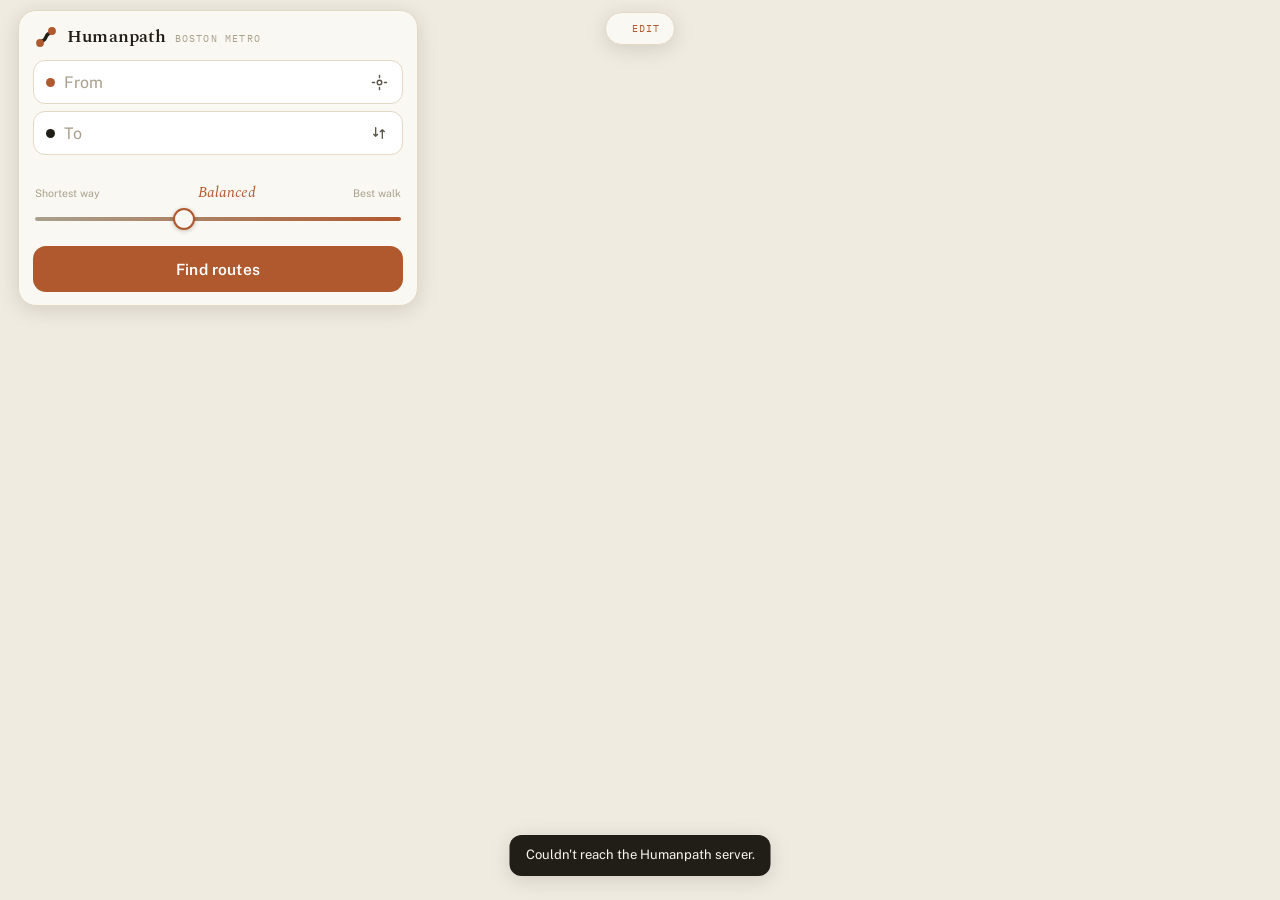
==== pwa/static/index.html @ 59163334 "Mobile PWA: installable MapLibre frontend + FastAPI/CSR routing backend A standalone, installable mo" ====
<!doctype html>
<html lang="en">
<head>
  <meta charset="utf-8" />
  <meta name="viewport" content="width=device-width, initial-scale=1, viewport-fit=cover" />
  <title>Humanpath</title>
  <meta name="description" content="Walking routes scored block by block — street type, surface, safety. Choose how far you'll go for a better walk." />
  <meta name="theme-color" content="#f0ebe0" />

  <!-- PWA -->
  <link rel="manifest" href="./manifest.webmanifest" />
  <link rel="icon" type="image/png" sizes="192x192" href="./icons/icon-192.png" />
  <link rel="apple-touch-icon" href="./icons/apple-touch-icon.png" />
  <meta name="apple-mobile-web-app-capable" content="yes" />
  <meta name="mobile-web-app-capable" content="yes" />
  <meta name="apple-mobile-web-app-status-bar-style" content="default" />
  <meta name="apple-mobile-web-app-title" content="Humanpath" />

  <!-- Fonts (same faces as the desktop app; real fallback stacks in CSS) -->
  <link rel="preconnect" href="https://fonts.googleapis.com" />
  <link rel="preconnect" href="https://fonts.gstatic.com" crossorigin />
  <link href="https://fonts.googleapis.com/css2?family=Spectral:ital,wght@0,400;0,600;1,400&family=Public+Sans:wght@400;500;600&family=IBM+Plex+Mono:wght@400;500&display=swap" rel="stylesheet" />

  <!-- Vendored map libs — shared with the Streamlit component (served at /vendor) -->
  <link href="/vendor/maplibre-gl.css" rel="stylesheet" />
  <link href="./style.css" rel="stylesheet" />
</head>
<body>
  <div id="map"></div>

  <!-- Floating search panel -->
  <header class="topbar" id="topbar">
    <div class="brand-row">
      <svg width="26" height="26" viewBox="0 0 100 100" xmlns="http://www.w3.org/2000/svg" aria-hidden="true">
        <path d="M33 67 C 60 56, 40 44, 67 33" fill="none" stroke="#211e18" stroke-width="13" stroke-linecap="round"/>
        <circle cx="27" cy="73" r="15" fill="#b1592e"/>
        <circle cx="73" cy="27" r="15" fill="#b1592e"/>
      </svg>
      <span class="brand">Humanpath</span>
      <span class="brand-sub" id="areaLabel">Boston metro</span>
      <button id="installBtn" class="install-chip" hidden>Install</button>
    </div>

    <div class="fields">
      <div class="field">
        <span class="dot dot-origin" aria-hidden="true"></span>
        <input id="fromInput" placeholder="From" autocomplete="off" enterkeyhint="search" />
        <button id="locBtn" class="icon-btn" title="Use my location" aria-label="Use my location">
          <svg width="17" height="17" viewBox="0 0 24 24" fill="none" stroke="currentColor" stroke-width="2" stroke-linecap="round">
            <circle cx="12" cy="12" r="3.2"/><path d="M12 2v3M12 19v3M2 12h3M19 12h3"/>
          </svg>
        </button>
      </div>
      <div class="field">
        <span class="dot dot-dest" aria-hidden="true"></span>
        <input id="toInput" placeholder="To" autocomplete="off" enterkeyhint="search" />
        <button id="swapBtn" class="icon-btn" title="Swap" aria-label="Swap origin and destination">
          <svg width="16" height="16" viewBox="0 0 24 24" fill="none" stroke="currentColor" stroke-width="2" stroke-linecap="round" stroke-linejoin="round">
            <path d="M7 4v13M7 17l-3-3M7 17l3-3M17 20V7M17 7l-3 3M17 7l3 3"/>
          </svg>
        </button>
      </div>
      <div class="hint" id="hint"></div>
    </div>

    <div class="walkrow">
      <div class="walkrow-labels">
        <span>Shortest way</span>
        <span id="alphaWord" class="alpha-word">Balanced</span>
        <span>Best walk</span>
      </div>
      <input type="range" id="alphaSlider" min="0" max="100" value="40" aria-label="How you'll walk" />
    </div>

    <button id="goBtn" class="go-btn">Find routes</button>
  </header>

  <!-- Collapsed trip pill (after a search) -->
  <button class="trip-pill" id="tripPill" hidden>
    <span class="pill-route" id="pillText"></span>
    <span class="pill-edit">Edit</span>
  </button>

  <!-- Bottom sheet: route cards -->
  <section class="sheet" id="sheet" hidden>
    <div class="cards" id="cards"></div>
    <div class="detail" id="detail" hidden></div>
    <div class="legend" id="legend">
      <span class="legend-title">Walk score</span>
      <span><i style="background:#3f8f5f"></i>80+</span>
      <span><i style="background:#789b3e"></i>65</span>
      <span><i style="background:#c8922f"></i>50</span>
      <span><i style="background:#c0512f"></i>&lt;50</span>
    </div>
  </section>

  <div class="toast" id="toast" hidden></div>

  <script>
    // Hidden-tab rAF fallback: some embedded webviews/preview panes report the
    // document as hidden, where requestAnimationFrame never fires and MapLibre
    // stalls before its first style load. While hidden, race rAF against a
    // 50 ms timer (single-fire). No-op in a normally visible tab.
    (function () {
      var raf = window.requestAnimationFrame.bind(window);
      window.requestAnimationFrame = function (cb) {
        if (!document.hidden) return raf(cb);
        var fired = false;
        function fire(ts) { if (!fired) { fired = true; cb(ts); } }
        raf(fire);
        setTimeout(function () { fire(performance.now()); }, 50);
        return 0;
      };
    })();
  </script>
  <script src="/vendor/maplibre-gl.js"></script>
  <script src="/vendor/pmtiles.js"></script>
  <script src="/vendor/basemaps.js"></script>
  <script src="./app.js"></script>
</body>
</html>
---- pwa/static/style.css ----
/* Humanpath PWA — warm editorial (parchment + terracotta), mobile-first.
 * Same palette/faces as the desktop app: Spectral (display), Public Sans (UI),
 * IBM Plex Mono (stats). The map fills the viewport; controls float over it. */

:root {
  --accent: #b1592e;
  --ink: #211e18;
  --ink-soft: #5c564a;
  --ink-faint: #a8a08c;
  --parchment: #f0ebe0;
  --card: #faf8f2;
  --hairline: #e2d8c4;
  --hairline-soft: #ece5d5;
  --shadow: 0 4px 20px rgba(33, 30, 24, 0.14);
  --serif: "Spectral", Georgia, serif;
  --sans: "Public Sans", -apple-system, system-ui, sans-serif;
  --mono: "IBM Plex Mono", ui-monospace, SFMono-Regular, monospace;
  --sat: env(safe-area-inset-top, 0px);
  --sab: env(safe-area-inset-bottom, 0px);
}

* { box-sizing: border-box; margin: 0; padding: 0; }
html, body { height: 100%; overscroll-behavior: none; }
body {
  font-family: var(--sans);
  color: var(--ink);
  background: var(--parchment);
  -webkit-font-smoothing: antialiased;
  overflow: hidden;
  position: fixed; inset: 0;              /* stop iOS rubber-band scrolling the app */
  touch-action: manipulation;             /* kill double-tap zoom on controls */
}

#map { position: absolute; inset: 0; }

button { font-family: var(--sans); cursor: pointer; }
input { font-family: var(--sans); }

/* ---------------------------------------------------------------- topbar */
.topbar {
  position: absolute;
  top: calc(var(--sat) + 10px);
  left: 10px; right: 10px;
  max-width: 430px;
  margin: 0 auto;
  background: var(--card);
  border: 1px solid var(--hairline);
  border-radius: 18px;
  box-shadow: var(--shadow);
  padding: 12px 14px 13px;
  z-index: 20;
  transition: opacity 0.18s ease, transform 0.22s ease;
}
body.collapsed .topbar {
  opacity: 0; pointer-events: none; transform: translateY(-12px);
}

.brand-row { display: flex; align-items: center; gap: 8px; margin-bottom: 10px; }
.brand {
  font-family: var(--serif); font-weight: 600; font-size: 18px;
  letter-spacing: 0.01em;
}
.brand-sub {
  font-family: var(--mono); font-size: 10px; color: var(--ink-faint);
  text-transform: uppercase; letter-spacing: 0.12em; margin-top: 3px;
}
.install-chip {
  margin-left: auto;
  font-size: 11.5px; font-weight: 600; color: var(--accent);
  background: #f7e9e0; border: 1px solid #e7c9b6; border-radius: 999px;
  padding: 4px 11px;
}

.fields { display: flex; flex-direction: column; gap: 7px; }
.field {
  display: flex; align-items: center; gap: 9px;
  background: #fff; border: 1px solid var(--hairline);
  border-radius: 12px; padding: 0 6px 0 12px; height: 44px;
}
.field:focus-within { border-color: var(--accent); }
.dot { width: 9px; height: 9px; border-radius: 50%; flex: 0 0 auto; }
.dot-origin { background: var(--accent); }
.dot-dest { background: var(--ink); }
.field input {
  flex: 1; min-width: 0; border: 0; outline: none; background: transparent;
  font-size: 16px; color: var(--ink);           /* 16px kills iOS focus-zoom */
}
.field input::placeholder { color: var(--ink-faint); }
.field input.device-loc { color: #22648c; font-weight: 500; }
.icon-btn {
  flex: 0 0 auto; width: 34px; height: 34px; border-radius: 9px;
  border: 0; background: transparent; color: var(--ink-soft);
  display: grid; place-items: center;
}
.icon-btn:active { background: var(--hairline-soft); }
.icon-btn.busy { animation: pulse 1s ease infinite; color: var(--accent); }
@keyframes pulse { 50% { opacity: 0.35; } }

.hint {
  font-family: var(--mono); font-size: 10.5px; color: var(--ink-faint);
  min-height: 14px; padding: 2px 2px 0; line-height: 1.4;
  white-space: nowrap; overflow: hidden; text-overflow: ellipsis;
}

.walkrow { margin: 6px 2px 10px; }
.walkrow-labels {
  display: flex; justify-content: space-between; align-items: baseline;
  font-size: 10.5px; color: var(--ink-faint); margin-bottom: 2px;
}
.alpha-word {
  font-family: var(--serif); font-style: italic; font-size: 14.5px;
  color: var(--accent);
}
input[type="range"] {
  width: 100%; appearance: none; -webkit-appearance: none; height: 26px;
  background: transparent;
}
input[type="range"]::-webkit-slider-runnable-track {
  height: 4px; border-radius: 2px;
  background: linear-gradient(90deg, var(--ink-faint), var(--accent));
}
input[type="range"]::-webkit-slider-thumb {
  -webkit-appearance: none; width: 22px; height: 22px; border-radius: 50%;
  background: var(--card); border: 2px solid var(--accent);
  margin-top: -9px; box-shadow: 0 1px 4px rgba(33,30,24,0.25);
}
input[type="range"]::-moz-range-track {
  height: 4px; border-radius: 2px;
  background: linear-gradient(90deg, var(--ink-faint), var(--accent));
}
input[type="range"]::-moz-range-thumb {
  width: 18px; height: 18px; border-radius: 50%;
  background: var(--card); border: 2px solid var(--accent);
}

.go-btn {
  width: 100%; height: 46px; border: 0; border-radius: 13px;
  background: var(--accent); color: #fff;
  font-size: 15.5px; font-weight: 600; letter-spacing: 0.01em;
}
.go-btn:active { filter: brightness(0.93); }
.go-btn[disabled] { opacity: 0.65; }

/* ------------------------------------------------------------- trip pill */
.trip-pill {
  position: absolute;
  top: calc(var(--sat) + 12px);
  left: 50%; transform: translateX(-50%);
  max-width: min(92vw, 420px);
  display: flex; align-items: center; gap: 10px;
  background: var(--card); border: 1px solid var(--hairline);
  border-radius: 999px; box-shadow: var(--shadow);
  padding: 9px 14px 9px 16px; z-index: 19;
}
.pill-route {
  font-size: 13px; color: var(--ink); font-weight: 500;
  white-space: nowrap; overflow: hidden; text-overflow: ellipsis;
}
.pill-edit {
  font-family: var(--mono); font-size: 10px; color: var(--accent);
  text-transform: uppercase; letter-spacing: 0.1em; flex: 0 0 auto;
}

/* ----------------------------------------------------------- bottom sheet */
.sheet {
  position: absolute;
  left: 0; right: 0; bottom: 0;
  z-index: 20;
  padding: 6px 0 calc(var(--sab) + 8px);
  background: linear-gradient(to top, rgba(240,235,224,0.97) 65%, rgba(240,235,224,0));
}
.cards {
  display: flex; gap: 10px; overflow-x: auto; padding: 10px 14px 4px;
  scroll-snap-type: x mandatory; -webkit-overflow-scrolling: touch;
  scrollbar-width: none;
}
.cards::-webkit-scrollbar { display: none; }

.route-card {
  flex: 0 0 78%; max-width: 340px; scroll-snap-align: center;
  background: var(--card); border: 1px solid var(--hairline);
  border-radius: 16px; box-shadow: var(--shadow);
  padding: 12px 14px 11px; position: relative;
}
.route-card.focused { border-color: var(--accent); }
.card-top { display: flex; align-items: center; gap: 8px; margin-bottom: 4px; }
.card-name {
  font-family: var(--mono); font-size: 10px; letter-spacing: 0.12em;
  text-transform: uppercase; color: var(--ink-faint);
}
.badge {
  font-family: var(--mono); font-size: 9.5px; letter-spacing: 0.08em;
  text-transform: uppercase; color: var(--accent);
  background: #f7e9e0; border: 1px solid #e7c9b6; border-radius: 999px;
  padding: 2px 8px;
}
.card-details-btn {
  margin-left: auto; border: 0; background: transparent;
  font-family: var(--mono); font-size: 10px; letter-spacing: 0.08em;
  text-transform: uppercase; color: var(--ink-soft); padding: 4px 2px;
}
.score-row { display: flex; align-items: baseline; gap: 5px; }
.score { font-family: var(--serif); font-weight: 600; font-size: 34px; line-height: 1; }
.score-100 { font-family: var(--mono); font-size: 11px; color: var(--ink-faint); }
.score-tag {
  margin-left: auto; font-family: var(--mono); font-size: 9.5px;
  letter-spacing: 0.1em; text-transform: uppercase; color: var(--ink-faint);
}
.bar {
  height: 5px; background: var(--hairline-soft); border-radius: 3px;
  margin: 8px 0 9px; overflow: hidden;
}
.bar-fill { height: 100%; border-radius: 3px; }
.card-meta { font-size: 13px; color: var(--ink-soft); }
.card-meta b { color: var(--ink); font-weight: 600; }
.card-via {
  font-size: 11.5px; color: var(--ink-faint); margin-top: 2px;
  white-space: nowrap; overflow: hidden; text-overflow: ellipsis;
}

/* details drawer */
.detail {
  margin: 8px 14px 0; background: var(--card);
  border: 1px solid var(--hairline); border-radius: 14px;
  box-shadow: var(--shadow); padding: 12px 14px;
  max-height: 38vh; overflow-y: auto;
}
.detail-row {
  display: flex; justify-content: space-between; gap: 10px;
  font-size: 12.5px; color: var(--ink-soft); padding: 3px 0;
}
.detail-row b { font-family: var(--mono); font-size: 12px; }
.dims { display: flex; gap: 8px; margin: 8px 0 4px; }
.dim { flex: 1; }
.dim-label {
  font-family: var(--mono); font-size: 9px; letter-spacing: 0.1em;
  text-transform: uppercase; color: var(--ink-faint); margin-bottom: 3px;
  display: flex; justify-content: space-between;
}
.dim-bar { height: 4px; background: var(--hairline-soft); border-radius: 2px; overflow: hidden; }
.dim-fill { height: 100%; border-radius: 2px; }
.seg-btn {
  width: 100%; margin-top: 8px; height: 34px; border-radius: 9px;
  border: 1px solid var(--hairline); background: transparent;
  font-family: var(--mono); font-size: 10.5px; letter-spacing: 0.08em;
  text-transform: uppercase; color: var(--ink-soft);
}
.seg-list {
  font-family: var(--mono); font-size: 10.5px; line-height: 1.75;
  border-top: 1px solid var(--hairline-soft); margin-top: 8px; padding-top: 6px;
}
.seg-list .seg-row { display: flex; justify-content: space-between; gap: 8px; }
.seg-list .seg-row span:first-child { color: var(--ink-faint); }

.legend {
  display: flex; gap: 12px; align-items: center; justify-content: center;
  font-family: var(--mono); font-size: 9.5px; color: var(--ink-soft);
  padding: 7px 14px 0;
}
.legend-title { text-transform: uppercase; letter-spacing: 0.1em; color: var(--ink-faint); }
.legend i {
  display: inline-block; width: 14px; height: 4px; border-radius: 2px;
  vertical-align: middle; margin-right: 4px;
}

/* ------------------------------------------------------------------ toast */
.toast {
  position: absolute; left: 50%; transform: translateX(-50%);
  bottom: calc(var(--sab) + 24px); z-index: 40;
  max-width: 88vw;
  background: var(--ink); color: var(--card);
  font-size: 13px; line-height: 1.45;
  border-radius: 12px; padding: 11px 16px;
  box-shadow: var(--shadow);
}

/* map popup (brand tooltip, same as the desktop component) */
.hp-pop .maplibregl-popup-content {
  background: var(--card); color: var(--ink); border: 1px solid var(--hairline);
  border-radius: 7px; padding: 5px 9px; box-shadow: 0 2px 8px rgba(33,30,24,0.16);
  font: 11.5px/1.3 var(--mono); white-space: nowrap;
}
.hp-pop .maplibregl-popup-tip { display: none; }

/* keep MapLibre attribution above the sheet on phones */
.maplibregl-ctrl-bottom-right { bottom: 2px; }

/* --------------------------------------------------------------- desktop */
@media (min-width: 768px) {
  .topbar { left: 18px; right: auto; width: 400px; margin: 0; }
  .sheet { max-width: 560px; left: 50%; transform: translateX(-50%); border-radius: 18px 18px 0 0; }
  .route-card { flex-basis: 46%; }
}
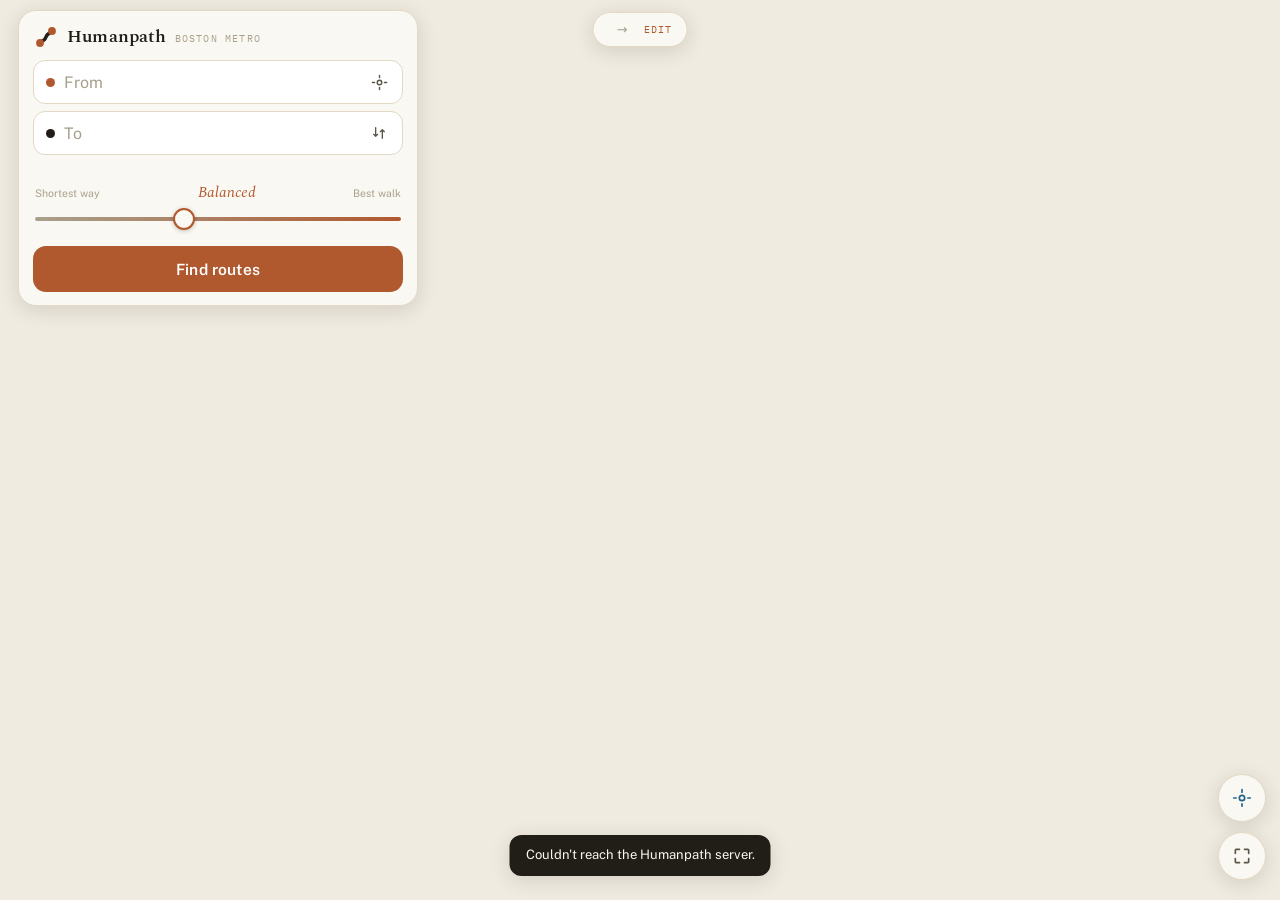
==== commit 596bcd5f: "PWA map: locate/fit floating buttons, centered card carousel, robust trip pill - Floating locate + f" ====
--- a/pwa/static/index.html
+++ b/pwa/static/index.html
@@ -75,11 +75,30 @@
     <button id="goBtn" class="go-btn">Find routes</button>
   </header>
 
-  <!-- Collapsed trip pill (after a search) -->
+  <!-- Collapsed trip pill (after a search). Origin and destination truncate
+       independently so a long place name can never push the other one out. -->
   <button class="trip-pill" id="tripPill" hidden>
-    <span class="pill-route" id="pillText"></span>
+    <span class="pill-route">
+      <span class="pill-end" id="pillFrom"></span>
+      <span class="pill-arrow" aria-hidden="true">→</span>
+      <span class="pill-end" id="pillTo"></span>
+    </span>
     <span class="pill-edit">Edit</span>
   </button>
+
+  <!-- Floating map controls (locate + fit route) -->
+  <div class="fabs" id="fabs">
+    <button id="fabLocate" class="fab fab-locate" title="Use my location" aria-label="Use my location">
+      <svg width="20" height="20" viewBox="0 0 24 24" fill="none" stroke="currentColor" stroke-width="2" stroke-linecap="round">
+        <circle cx="12" cy="12" r="3.2"/><path d="M12 2v3M12 19v3M2 12h3M19 12h3"/>
+      </svg>
+    </button>
+    <button id="fabFit" class="fab" title="Fit route" aria-label="Fit the route on screen" hidden>
+      <svg width="20" height="20" viewBox="0 0 24 24" fill="none" stroke="currentColor" stroke-width="2" stroke-linecap="round" stroke-linejoin="round">
+        <path d="M4 9V5a1 1 0 0 1 1-1h4M20 9V5a1 1 0 0 0-1-1h-4M4 15v4a1 1 0 0 0 1 1h4M20 15v4a1 1 0 0 1-1 1h-4"/>
+      </svg>
+    </button>
+  </div>
 
   <!-- Bottom sheet: route cards -->
   <section class="sheet" id="sheet" hidden>
--- a/pwa/static/style.css
+++ b/pwa/static/style.css
@@ -153,9 +153,15 @@
   padding: 9px 14px 9px 16px; z-index: 19;
 }
 .pill-route {
+  display: flex; align-items: center; gap: 7px; min-width: 0;
   font-size: 13px; color: var(--ink); font-weight: 500;
-  white-space: nowrap; overflow: hidden; text-overflow: ellipsis;
-}
+}
+/* Each endpoint truncates on its own, so a long place name never hides the
+   other end of the trip. */
+.pill-end {
+  max-width: 132px; white-space: nowrap; overflow: hidden; text-overflow: ellipsis;
+}
+.pill-arrow { flex: 0 0 auto; color: var(--ink-faint); }
 .pill-edit {
   font-family: var(--mono); font-size: 10px; color: var(--accent);
   text-transform: uppercase; letter-spacing: 0.1em; flex: 0 0 auto;
@@ -170,14 +176,20 @@
   background: linear-gradient(to top, rgba(240,235,224,0.97) 65%, rgba(240,235,224,0));
 }
 .cards {
-  display: flex; gap: 10px; overflow-x: auto; padding: 10px 14px 4px;
+  /* One shared card width drives BOTH the card size and the side padding, so
+     the snapped card sits dead centre with an even peek of its neighbours —
+     including the first and last card (side padding is what lets them reach
+     the centre at the scroll extremes). Visible peek = padding − gap. */
+  --card-w: min(340px, calc(100vw - 72px));
+  display: flex; gap: 10px; overflow-x: auto;
+  padding: 10px calc((100% - var(--card-w)) / 2) 4px;
   scroll-snap-type: x mandatory; -webkit-overflow-scrolling: touch;
   scrollbar-width: none;
 }
 .cards::-webkit-scrollbar { display: none; }
 
 .route-card {
-  flex: 0 0 78%; max-width: 340px; scroll-snap-align: center;
+  flex: 0 0 var(--card-w); scroll-snap-align: center;
   background: var(--card); border: 1px solid var(--hairline);
   border-radius: 16px; box-shadow: var(--shadow);
   padding: 12px 14px 11px; position: relative;
@@ -262,6 +274,21 @@
   display: inline-block; width: 14px; height: 4px; border-radius: 2px;
   vertical-align: middle; margin-right: 4px;
 }
+
+/* ------------------------------------------------------- floating buttons */
+.fabs {
+  position: absolute; right: 14px; bottom: calc(var(--sab) + 20px);
+  display: flex; flex-direction: column; gap: 10px; z-index: 18;
+}
+.fab {
+  width: 48px; height: 48px; border-radius: 50%;
+  background: var(--card); border: 1px solid var(--hairline);
+  box-shadow: var(--shadow); color: var(--ink-soft);
+  display: grid; place-items: center;
+}
+.fab:active { background: var(--hairline-soft); }
+.fab.busy { animation: pulse 1s ease infinite; color: var(--accent); }
+.fab-locate { color: #22648c; }
 
 /* ------------------------------------------------------------------ toast */
 .toast {
@@ -289,5 +316,4 @@
 @media (min-width: 768px) {
   .topbar { left: 18px; right: auto; width: 400px; margin: 0; }
   .sheet { max-width: 560px; left: 50%; transform: translateX(-50%); border-radius: 18px 18px 0 0; }
-  .route-card { flex-basis: 46%; }
-}
+}
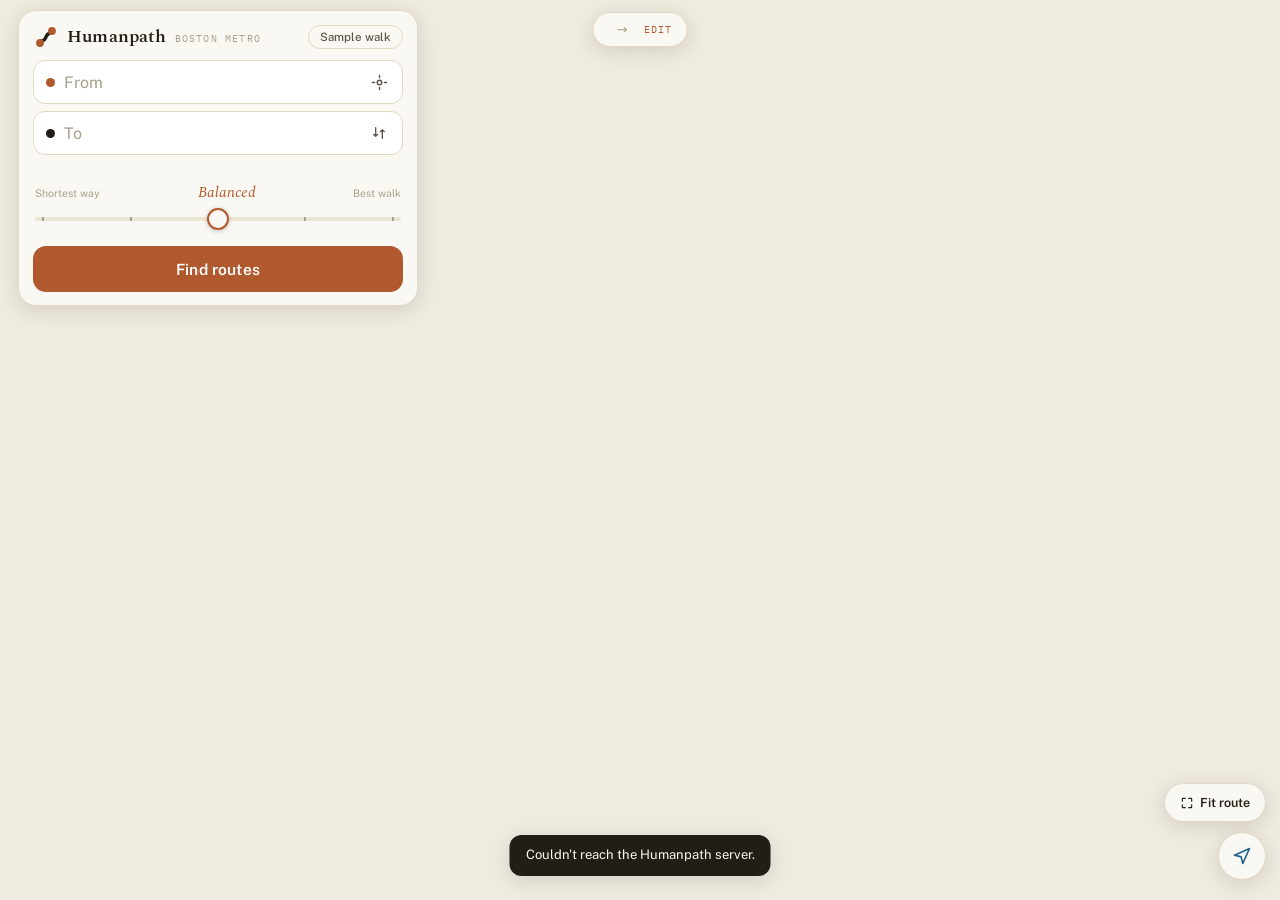
==== commit ae228343: "PWA: formal place names, contextual Fit chip, discrete walk dial, sample walk, multi-city server - C" ====
--- a/pwa/static/index.html
+++ b/pwa/static/index.html
@@ -38,6 +38,7 @@
       </svg>
       <span class="brand">Humanpath</span>
       <span class="brand-sub" id="areaLabel">Boston metro</span>
+      <button id="sampleBtn" class="sample-chip">Sample walk</button>
       <button id="installBtn" class="install-chip" hidden>Install</button>
     </div>
 
@@ -69,7 +70,7 @@
         <span id="alphaWord" class="alpha-word">Balanced</span>
         <span>Best walk</span>
       </div>
-      <input type="range" id="alphaSlider" min="0" max="100" value="40" aria-label="How you'll walk" />
+      <input type="range" id="alphaSlider" min="0" max="100" value="50" step="25" aria-label="How you'll walk" />
     </div>
 
     <button id="goBtn" class="go-btn">Find routes</button>
@@ -86,16 +87,19 @@
     <span class="pill-edit">Edit</span>
   </button>
 
-  <!-- Floating map controls (locate + fit route) -->
+  <!-- Floating map controls. Locate uses the standard navigation-arrow glyph;
+       "Fit route" is a labelled chip that only appears once the user has
+       panned/zoomed away from the fitted route (contextual, self-explaining). -->
   <div class="fabs" id="fabs">
+    <button id="fitChip" class="fit-chip" hidden>
+      <svg width="14" height="14" viewBox="0 0 24 24" fill="none" stroke="currentColor" stroke-width="2" stroke-linecap="round" stroke-linejoin="round" aria-hidden="true">
+        <path d="M4 9V5a1 1 0 0 1 1-1h4M20 9V5a1 1 0 0 0-1-1h-4M4 15v4a1 1 0 0 0 1 1h4M20 15v4a1 1 0 0 1-1 1h-4"/>
+      </svg>
+      Fit route
+    </button>
     <button id="fabLocate" class="fab fab-locate" title="Use my location" aria-label="Use my location">
-      <svg width="20" height="20" viewBox="0 0 24 24" fill="none" stroke="currentColor" stroke-width="2" stroke-linecap="round">
-        <circle cx="12" cy="12" r="3.2"/><path d="M12 2v3M12 19v3M2 12h3M19 12h3"/>
-      </svg>
-    </button>
-    <button id="fabFit" class="fab" title="Fit route" aria-label="Fit the route on screen" hidden>
       <svg width="20" height="20" viewBox="0 0 24 24" fill="none" stroke="currentColor" stroke-width="2" stroke-linecap="round" stroke-linejoin="round">
-        <path d="M4 9V5a1 1 0 0 1 1-1h4M20 9V5a1 1 0 0 0-1-1h-4M4 15v4a1 1 0 0 0 1 1h4M20 15v4a1 1 0 0 1-1 1h-4"/>
+        <path d="M3 11l18-8-8 18-2-8-8-2z"/>
       </svg>
     </button>
   </div>
--- a/pwa/static/style.css
+++ b/pwa/static/style.css
@@ -64,8 +64,14 @@
   font-family: var(--mono); font-size: 10px; color: var(--ink-faint);
   text-transform: uppercase; letter-spacing: 0.12em; margin-top: 3px;
 }
+.sample-chip {
+  margin-left: auto;
+  font-size: 11.5px; font-weight: 500; color: var(--ink-soft);
+  background: transparent; border: 1px solid var(--hairline); border-radius: 999px;
+  padding: 4px 11px;
+}
+.sample-chip:active { background: var(--hairline-soft); }
 .install-chip {
-  margin-left: auto;
   font-size: 11.5px; font-weight: 600; color: var(--accent);
   background: #f7e9e0; border: 1px solid #e7c9b6; border-radius: 999px;
   padding: 4px 11px;
@@ -115,9 +121,21 @@
   width: 100%; appearance: none; -webkit-appearance: none; height: 26px;
   background: transparent;
 }
+/* Discrete 5-stop dial: flat track + tick marks (one per detent). The old
+   grey→terracotta gradient implied a value judgment the endpoint labels
+   already make; ticks communicate "positions", which is what step=25 means. */
 input[type="range"]::-webkit-slider-runnable-track {
   height: 4px; border-radius: 2px;
-  background: linear-gradient(90deg, var(--ink-faint), var(--accent));
+  background-color: var(--hairline-soft);
+  background-image:
+    linear-gradient(var(--ink-faint), var(--ink-faint)),
+    linear-gradient(var(--ink-faint), var(--ink-faint)),
+    linear-gradient(var(--ink-faint), var(--ink-faint)),
+    linear-gradient(var(--ink-faint), var(--ink-faint)),
+    linear-gradient(var(--ink-faint), var(--ink-faint));
+  background-repeat: no-repeat;
+  background-size: 2px 4px;
+  background-position: 2% 50%, 26% 50%, 50% 50%, 74% 50%, 98% 50%;
 }
 input[type="range"]::-webkit-slider-thumb {
   -webkit-appearance: none; width: 22px; height: 22px; border-radius: 50%;
@@ -126,7 +144,16 @@
 }
 input[type="range"]::-moz-range-track {
   height: 4px; border-radius: 2px;
-  background: linear-gradient(90deg, var(--ink-faint), var(--accent));
+  background-color: var(--hairline-soft);
+  background-image:
+    linear-gradient(var(--ink-faint), var(--ink-faint)),
+    linear-gradient(var(--ink-faint), var(--ink-faint)),
+    linear-gradient(var(--ink-faint), var(--ink-faint)),
+    linear-gradient(var(--ink-faint), var(--ink-faint)),
+    linear-gradient(var(--ink-faint), var(--ink-faint));
+  background-repeat: no-repeat;
+  background-size: 2px 4px;
+  background-position: 2% 50%, 26% 50%, 50% 50%, 74% 50%, 98% 50%;
 }
 input[type="range"]::-moz-range-thumb {
   width: 18px; height: 18px; border-radius: 50%;
@@ -278,8 +305,15 @@
 /* ------------------------------------------------------- floating buttons */
 .fabs {
   position: absolute; right: 14px; bottom: calc(var(--sab) + 20px);
-  display: flex; flex-direction: column; gap: 10px; z-index: 18;
-}
+  display: flex; flex-direction: column; align-items: flex-end; gap: 10px; z-index: 18;
+}
+.fit-chip {
+  display: flex; align-items: center; gap: 6px;
+  background: var(--card); border: 1px solid var(--hairline); border-radius: 999px;
+  box-shadow: var(--shadow); color: var(--ink);
+  font-size: 12.5px; font-weight: 600; padding: 11px 15px;
+}
+.fit-chip:active { background: var(--hairline-soft); }
 .fab {
   width: 48px; height: 48px; border-radius: 50%;
   background: var(--card); border: 1px solid var(--hairline);
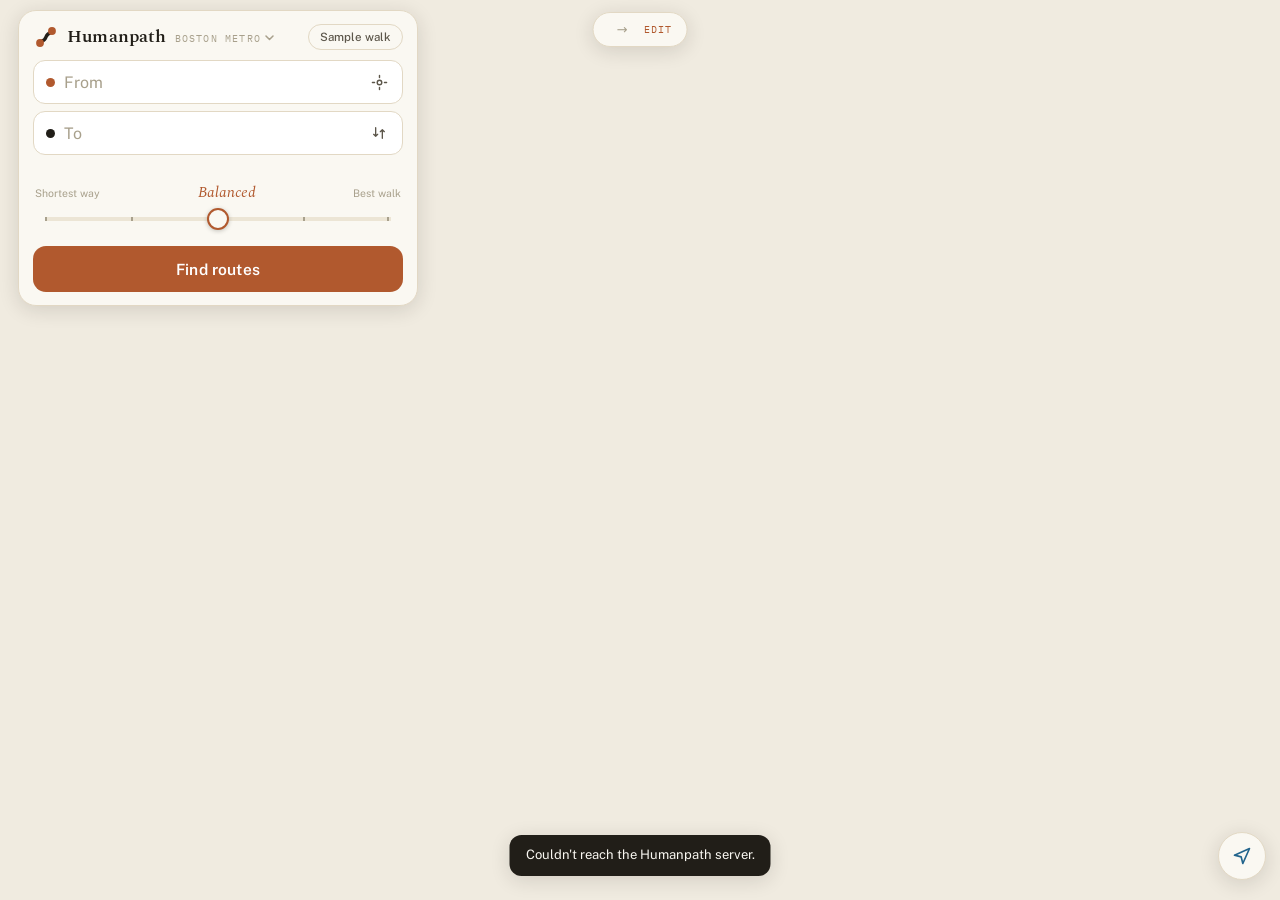
==== commit e03c69f8: "PWA: Austin goes live — second AREAS entry + city picker Server: austin area entry (CITY_PROFILES gr" ====
--- a/pwa/static/index.html
+++ b/pwa/static/index.html
@@ -37,7 +37,9 @@
         <circle cx="73" cy="27" r="15" fill="#b1592e"/>
       </svg>
       <span class="brand">Humanpath</span>
-      <span class="brand-sub" id="areaLabel">Boston metro</span>
+      <select id="areaSelect" class="area-select" aria-label="City">
+        <option>Boston metro</option>
+      </select>
       <button id="sampleBtn" class="sample-chip">Sample walk</button>
       <button id="installBtn" class="install-chip" hidden>Install</button>
     </div>
--- a/pwa/static/style.css
+++ b/pwa/static/style.css
@@ -60,15 +60,23 @@
   font-family: var(--serif); font-weight: 600; font-size: 18px;
   letter-spacing: 0.01em;
 }
-.brand-sub {
+/* City picker, styled as the small mono area label with a chevron hint. */
+.area-select {
+  appearance: none; -webkit-appearance: none;
   font-family: var(--mono); font-size: 10px; color: var(--ink-faint);
   text-transform: uppercase; letter-spacing: 0.12em; margin-top: 3px;
+  border: 0; background-color: transparent; cursor: pointer;
+  min-width: 0; max-width: 132px;
+  white-space: nowrap; overflow: hidden; text-overflow: ellipsis;
+  padding: 2px 13px 2px 0;
+  background-image: url("data:image/svg+xml;charset=utf8,%3Csvg xmlns='http://www.w3.org/2000/svg' width='9' height='6' viewBox='0 0 9 6'%3E%3Cpath d='M1 1l3.5 3.5L8 1' fill='none' stroke='%23a8a08c' stroke-width='1.5' stroke-linecap='round' stroke-linejoin='round'/%3E%3C/svg%3E");
+  background-repeat: no-repeat; background-position: right 1px center;
 }
 .sample-chip {
-  margin-left: auto;
+  margin-left: auto; flex: 0 0 auto; white-space: nowrap;
   font-size: 11.5px; font-weight: 500; color: var(--ink-soft);
   background: transparent; border: 1px solid var(--hairline); border-radius: 999px;
-  padding: 4px 11px;
+  padding: 5px 11px;
 }
 .sample-chip:active { background: var(--hairline-soft); }
 .install-chip {
@@ -124,18 +132,24 @@
 /* Discrete 5-stop dial: flat track + tick marks (one per detent). The old
    grey→terracotta gradient implied a value judgment the endpoint labels
    already make; ticks communicate "positions", which is what step=25 means. */
+/* The bar is painted only across the thumb's actual travel span (the 22px
+   thumb can't reach the outer 11px of the element), and the five ticks sit
+   exactly where the thumb stops — otherwise the track ends visibly overhang. */
 input[type="range"]::-webkit-slider-runnable-track {
   height: 4px; border-radius: 2px;
-  background-color: var(--hairline-soft);
+  background-color: transparent;
   background-image:
     linear-gradient(var(--ink-faint), var(--ink-faint)),
     linear-gradient(var(--ink-faint), var(--ink-faint)),
     linear-gradient(var(--ink-faint), var(--ink-faint)),
     linear-gradient(var(--ink-faint), var(--ink-faint)),
-    linear-gradient(var(--ink-faint), var(--ink-faint));
+    linear-gradient(var(--ink-faint), var(--ink-faint)),
+    linear-gradient(var(--hairline-soft), var(--hairline-soft));
   background-repeat: no-repeat;
-  background-size: 2px 4px;
-  background-position: 2% 50%, 26% 50%, 50% 50%, 74% 50%, 98% 50%;
+  background-size: 2px 4px, 2px 4px, 2px 4px, 2px 4px, 2px 4px, calc(100% - 20px) 4px;
+  background-position:
+    10px 50%, calc(25% + 5px) 50%, 50% 50%, calc(75% - 5px) 50%,
+    calc(100% - 12px) 50%, 50% 50%;
 }
 input[type="range"]::-webkit-slider-thumb {
   -webkit-appearance: none; width: 22px; height: 22px; border-radius: 50%;
@@ -144,16 +158,19 @@
 }
 input[type="range"]::-moz-range-track {
   height: 4px; border-radius: 2px;
-  background-color: var(--hairline-soft);
+  background-color: transparent;
   background-image:
     linear-gradient(var(--ink-faint), var(--ink-faint)),
     linear-gradient(var(--ink-faint), var(--ink-faint)),
     linear-gradient(var(--ink-faint), var(--ink-faint)),
     linear-gradient(var(--ink-faint), var(--ink-faint)),
-    linear-gradient(var(--ink-faint), var(--ink-faint));
+    linear-gradient(var(--ink-faint), var(--ink-faint)),
+    linear-gradient(var(--hairline-soft), var(--hairline-soft));
   background-repeat: no-repeat;
-  background-size: 2px 4px;
-  background-position: 2% 50%, 26% 50%, 50% 50%, 74% 50%, 98% 50%;
+  background-size: 2px 4px, 2px 4px, 2px 4px, 2px 4px, 2px 4px, calc(100% - 20px) 4px;
+  background-position:
+    10px 50%, calc(25% + 5px) 50%, 50% 50%, calc(75% - 5px) 50%,
+    calc(100% - 12px) 50%, 50% 50%;
 }
 input[type="range"]::-moz-range-thumb {
   width: 18px; height: 18px; border-radius: 50%;
@@ -307,6 +324,7 @@
   position: absolute; right: 14px; bottom: calc(var(--sab) + 20px);
   display: flex; flex-direction: column; align-items: flex-end; gap: 10px; z-index: 18;
 }
+.fit-chip[hidden] { display: none; }  /* explicit display would defeat `hidden` */
 .fit-chip {
   display: flex; align-items: center; gap: 6px;
   background: var(--card); border: 1px solid var(--hairline); border-radius: 999px;
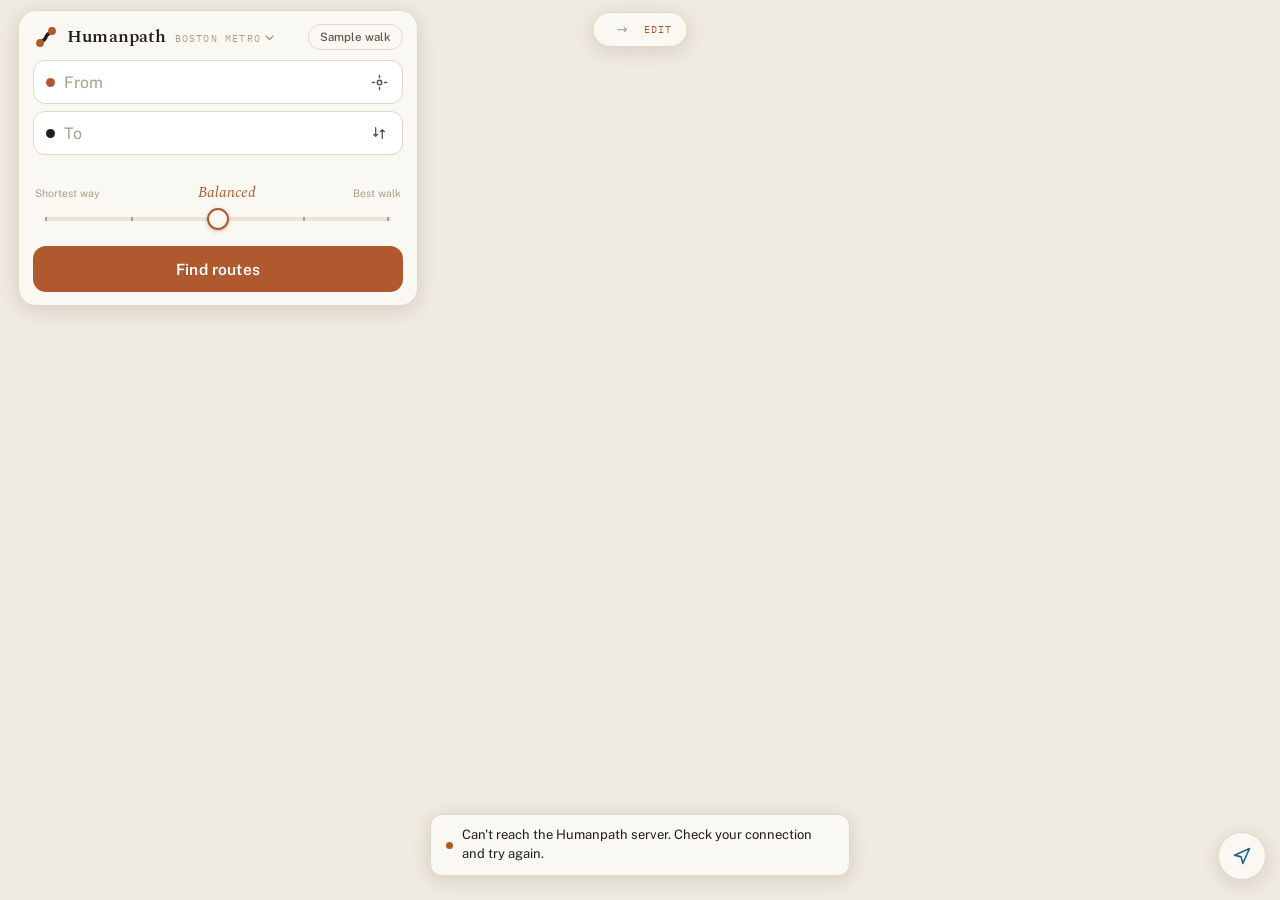
==== commit d45083dd: "PWA: update toast + message-system cleanup - Service-worker update flow: when a new worker installs " ====
--- a/pwa/static/index.html
+++ b/pwa/static/index.html
@@ -119,7 +119,11 @@
     </div>
   </section>
 
-  <div class="toast" id="toast" hidden></div>
+  <div class="toast" id="toast" hidden>
+    <span class="toast-dot" aria-hidden="true"></span>
+    <span class="toast-text" id="toastText"></span>
+    <span class="toast-action" id="toastAction" hidden></span>
+  </div>
 
   <script>
     // Hidden-tab rAF fallback: some embedded webviews/preview panes report the
--- a/pwa/static/style.css
+++ b/pwa/static/style.css
@@ -342,15 +342,34 @@
 .fab.busy { animation: pulse 1s ease infinite; color: var(--accent); }
 .fab-locate { color: #22648c; }
 
-/* ------------------------------------------------------------------ toast */
+/* ------------------------------------------------------------------ toast
+   One message surface, two tones: a terracotta dot for problems, a muted dot
+   for notices. Card styling matches the rest of the app instead of the old
+   dark pill; an optional trailing action ("Refresh") makes it tappable. */
+.toast[hidden] { display: none; }
 .toast {
-  position: absolute; left: 50%; transform: translateX(-50%);
+  /* left/right:0 + auto margins centre it while letting shrink-to-fit see the
+     FULL viewport (left:50% capped the box at half-width and wrapped text). */
+  position: absolute; left: 0; right: 0; margin: 0 auto; width: fit-content;
   bottom: calc(var(--sab) + 24px); z-index: 40;
-  max-width: 88vw;
-  background: var(--ink); color: var(--card);
+  max-width: min(88vw, 420px);
+  display: flex; align-items: center; gap: 9px;
+  background: var(--card); color: var(--ink);
+  border: 1px solid var(--hairline);
   font-size: 13px; line-height: 1.45;
-  border-radius: 12px; padding: 11px 16px;
+  border-radius: 12px; padding: 11px 15px;
   box-shadow: var(--shadow);
+}
+.toast .toast-dot {
+  flex: 0 0 auto; width: 7px; height: 7px; border-radius: 50%;
+  background: var(--accent);
+}
+.toast.toast-info .toast-dot { background: var(--ink-faint); }
+.toast .toast-text { min-width: 0; }
+.toast .toast-action {
+  flex: 0 0 auto; margin-left: 4px;
+  font-family: var(--mono); font-size: 10.5px; font-weight: 500;
+  letter-spacing: 0.1em; text-transform: uppercase; color: var(--accent);
 }
 
 /* map popup (brand tooltip, same as the desktop component) */
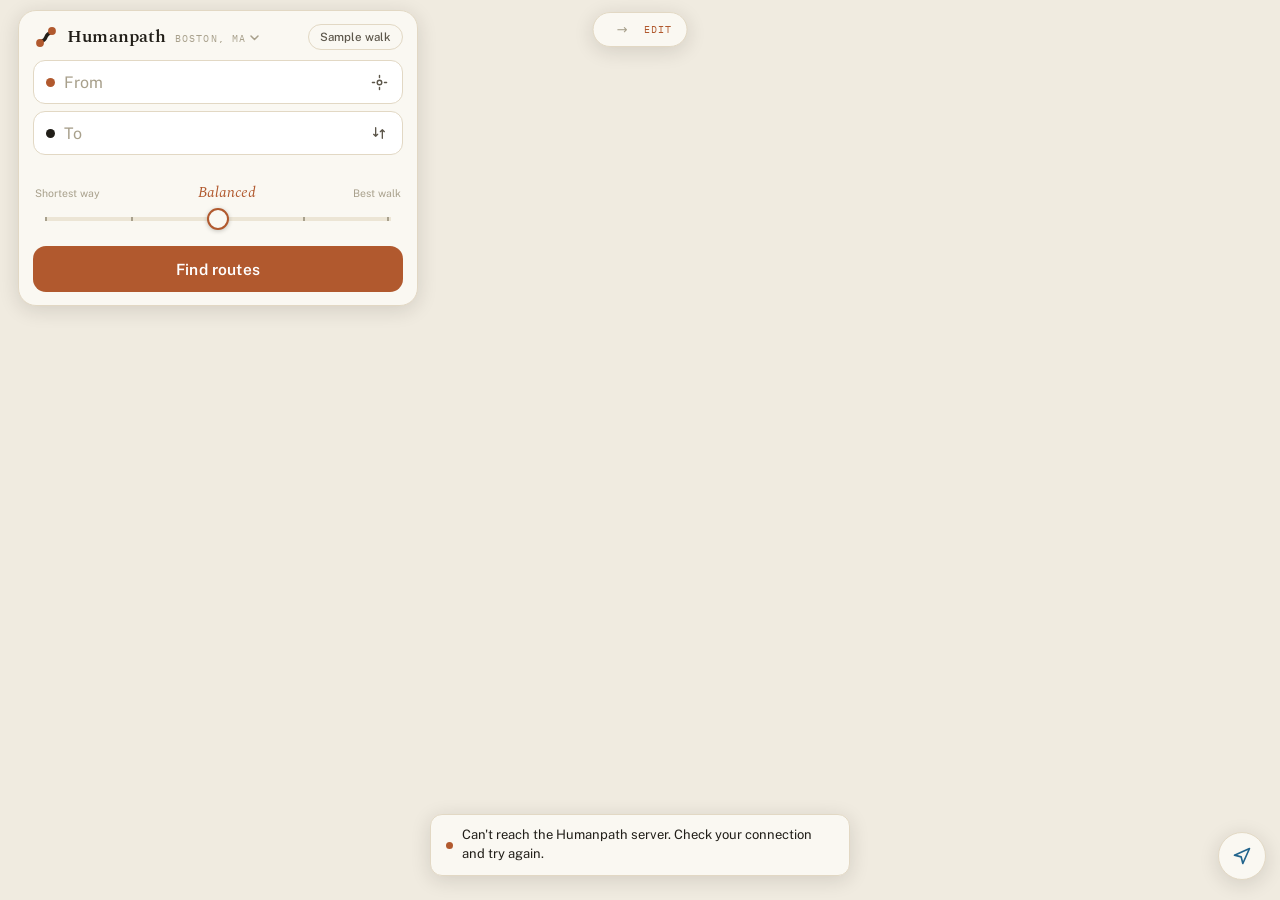
==== commit 428e94c6: "Standardize city labels: Boston, MA / Austin, TX Parallel City, ST form everywhere (PWA picker + ser" ====
--- a/pwa/static/index.html
+++ b/pwa/static/index.html
@@ -38,7 +38,7 @@
       </svg>
       <span class="brand">Humanpath</span>
       <select id="areaSelect" class="area-select" aria-label="City">
-        <option>Boston metro</option>
+        <option>Boston, MA</option>
       </select>
       <button id="sampleBtn" class="sample-chip">Sample walk</button>
       <button id="installBtn" class="install-chip" hidden>Install</button>
